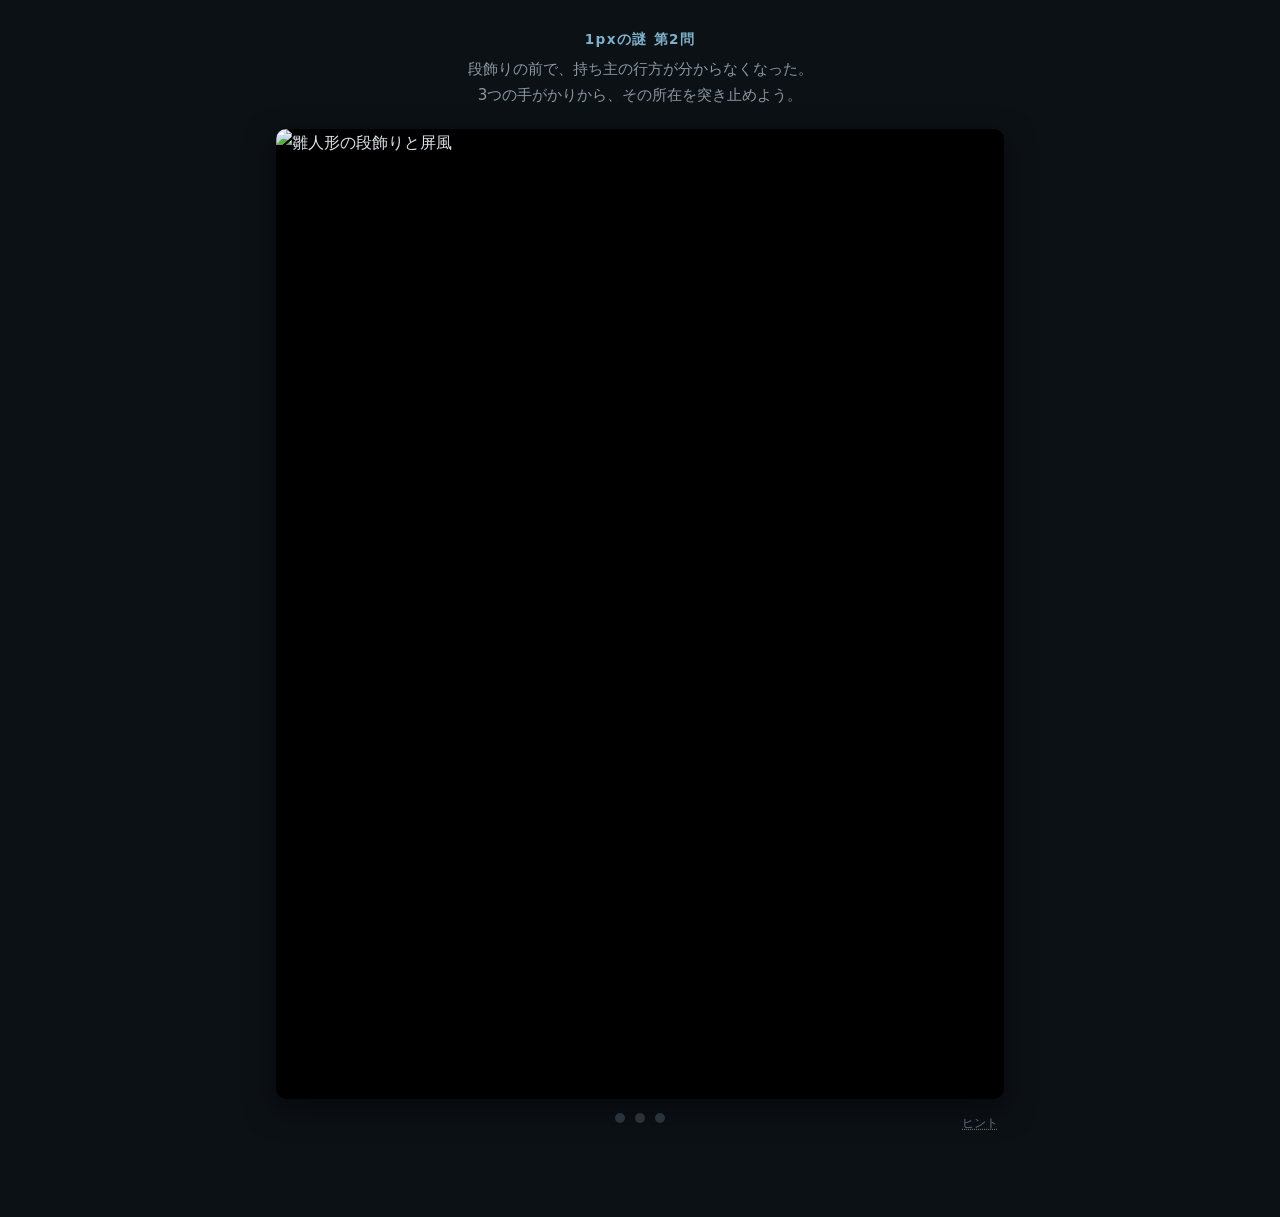
==== qlzhdubatf/index.html @ 414d342a "add OGP tags" ====
<!doctype html>
<html lang="ja">
<head>
<meta charset="utf-8">
<meta name="viewport" content="width=device-width, initial-scale=1">
<meta name="robots" content="noindex,nofollow">
<title>1pxの謎 第2問「雛人形」</title>
<link rel="icon" href="data:,">
<link rel="stylesheet" href="style.css">
</head>
<body>
<main class="wrap">
  <p class="puzzle-number">1pxの謎 第2問</p>
  <p class="intro">段飾りの前で、持ち主の行方が分からなくなった。<br>3つの手がかりから、その所在を突き止めよう。</p>

  <div class="scene-wrap" id="scene">
    <img class="scene-img" src="assets/base_scene.png" alt="雛人形の段飾りと屏風">

    <button class="hotspot" id="hs-fuda" data-key="fuda" style="left:62%; top:39%; width:12%; height:7%;" aria-label="段の隅の木札を調べる">
      <span class="hotspot-badge" aria-hidden="true"></span>
    </button>
    <button class="hotspot" id="hs-tsuzumi" data-key="tsuzumi" style="left:44%; top:49%; width:12%; height:7%;" aria-label="雛道具の鼓を調べる">
      <span class="hotspot-badge" aria-hidden="true"></span>
    </button>
    <button class="hotspot" id="hs-byobu" data-key="byobu" style="left:74%; top:31%; width:20%; height:39%;" aria-label="屏風を調べる">
      <span class="hotspot-badge" aria-hidden="true"></span>
    </button>

    <div class="dropzone" id="dropzone" style="left:37%; top:5%; width:18%; height:7%;" aria-hidden="true"></div>

    <img class="item" id="item" src="assets/item_key.png" alt="古びた鍵" style="left:45%; top:90%;" draggable="false" hidden>
  </div>

  <div class="progress-row">
    <div class="progress" id="progress" aria-hidden="true">
      <span class="dot" data-key="fuda"></span>
      <span class="dot" data-key="tsuzumi"></span>
      <span class="dot" data-key="byobu"></span>
    </div>
    <button type="button" class="hint-link" id="hint-btn">ヒント</button>
  </div>
  <p class="hint-text" id="hint-text" role="status"></p>

  <section class="code-section" id="code-section" hidden>
    <p>3つの手がかりから、答えを導き出せ。</p>
    <form id="code-form" autocomplete="off">
      <input type="text" id="code-input" maxlength="4" placeholder="＿＿＿＿" aria-label="ひらがな4文字で入力">
      <button type="submit">ロック解除</button>
    </form>
    <p class="code-feedback" id="code-feedback" role="status"></p>
  </section>

  <p class="drag-hint" id="drag-hint" hidden>鍵を、天井の点検口まで運んでみよう。</p>

  <div class="clear-screen" id="clear-screen" hidden>
    <p class="puzzle-number">第2問 クリア</p>
    <h2>天井の奥に、人の形があった。</h2>
    <p>——見つけた1pxは、まだ何も答えてくれない。</p>
    <a href="https://note.com/" target="_blank" rel="noopener">→ 気になる方はこちら</a>
  </div>
</main>

<div class="modal" id="modal" hidden>
  <div class="modal-inner">
    <button class="modal-close" id="modal-close" aria-label="閉じる">✕</button>
    <img id="modal-img" src="" alt="手がかり">
  </div>
</div>

<script src="script.js"></script>
</body>
</html>
---- qlzhdubatf/style.css ----
:root {
  color-scheme: dark;
  --bg: #0c1116;
  --panel: #161d24;
  --ink: #dbe2e8;
  --muted: #8a97a3;
  --accent: #7fb0c9;
  --accent-warm: #c97f5a;
}

* { box-sizing: border-box; }

body {
  margin: 0;
  background: var(--bg);
  color: var(--ink);
  font-family: "Hiragino Sans", "Yu Gothic", "Meiryo", system-ui, sans-serif;
  line-height: 1.7;
}

.wrap {
  max-width: 760px;
  margin: 0 auto;
  padding: 28px 16px 64px;
}

.puzzle-number {
  text-align: center;
  color: var(--accent);
  letter-spacing: 0.1em;
  font-size: 0.85rem;
  font-weight: bold;
  margin: 0 0 6px;
}

.intro {
  text-align: center;
  color: var(--muted);
  margin: 0 0 20px;
  font-size: 0.95rem;
}

.scene-wrap {
  /* 2026-07-21: モバイルUXレビュー(mobile_ux_review.md)を受け、横長16:9(1408/768)から
     縦長3:4へ変更。理由は reference/core_requirements.md 5章「画像は縦長構図」を参照。
     3:4を採用した理由: (1) スマホ画面での占有率を大きく改善しつつ、
     (2) モーダル表示(.modal-inner img { max-width:92vw; max-height:86vh; })が
     高さ制限で幅を切り詰められる事態(9:16だと発生しうる)を避けやすく、
     (3) PC表示(.wrap max-width:760px)でも縦1013px程度に収まり許容範囲。
     ベースシーンはこの比率で生成する。クロップ画像はモーダル側で自然なアスペクト比のまま
     表示されるため必ずしも3:4である必要はないが、対象オブジェクトに応じて縦長〜正方形
     (3:4〜4:5目安)を基本とする。 */
  aspect-ratio: 3 / 4;
  position: relative;
  width: 100%;
  border-radius: 10px;
  overflow: hidden;
  box-shadow: 0 10px 30px rgba(0, 0, 0, 0.5);
  background: #000;
}

.scene-img {
  width: 100%;
  height: 100%;
  display: block;
  object-fit: cover;
  user-select: none;
  -webkit-user-drag: none;
}

.hotspot {
  position: absolute;
  border: 2px solid transparent;
  background: transparent;
  border-radius: 8px;
  cursor: pointer;
  padding: 0;
  transition: background 0.2s, border-color 0.2s;
}

/* NOTE: no :hover background here on purpose — マウスを動かすだけで3箇所が
   わかってしまう「常時ヒント漏れ」バグの原因だった（2026-07-19、02-hinaで発覚）。
   :focus-visible はキーボード操作時のみ発火するため情報が漏れず、アクセシビリティ用に残す */
.hotspot:focus-visible {
  background: rgba(255, 255, 255, 0.05);
  outline: none;
}

.hotspot.hint-flash {
  border-color: rgba(255, 255, 255, 0.55);
  background: rgba(255, 255, 255, 0.06);
}

.hotspot-badge {
  position: absolute;
  top: -10px;
  right: -10px;
  width: 22px;
  height: 22px;
  border-radius: 50%;
  background: var(--accent);
  color: #08262f;
  font-size: 13px;
  font-weight: 700;
  display: none;
  align-items: center;
  justify-content: center;
}

.hotspot[data-found="true"] .hotspot-badge {
  display: flex;
}

.hotspot[data-found="true"] .hotspot-badge::after {
  content: "✓";
}

.dropzone {
  position: absolute;
  border: 2px dashed rgba(201, 127, 90, 0.65);
  border-radius: 8px;
  display: none;
  pointer-events: none;
}

.dropzone.active {
  display: block;
}

.dropzone.hover {
  background: rgba(201, 127, 90, 0.22);
}

.item {
  position: absolute;
  width: 9%;
  transform: translate(-50%, -50%);
  cursor: grab;
  touch-action: none;
  user-select: none;
  -webkit-user-drag: none;
  filter: drop-shadow(0 6px 10px rgba(0, 0, 0, 0.6));
  animation: pop-in 0.4s ease;
}

.item.dragging {
  cursor: grabbing;
  z-index: 20;
}

@keyframes pop-in {
  from { opacity: 0; transform: translate(-50%, -50%) scale(0.6); }
  to { opacity: 1; transform: translate(-50%, -50%) scale(1); }
}

.progress-row {
  position: relative;
  margin: 14px 0 6px;
}

.progress {
  display: flex;
  justify-content: center;
  gap: 10px;
}

.dot {
  width: 10px;
  height: 10px;
  border-radius: 50%;
  background: #2a333c;
  transition: background 0.3s;
}

.dot[data-found="true"] {
  background: var(--accent);
}

.hint-link {
  position: absolute;
  right: 0;
  top: -2px;
  background: none;
  border: none;
  color: var(--muted);
  font-size: 0.78rem;
  text-decoration: underline dotted;
  cursor: pointer;
  padding: 4px 6px;
  opacity: 0.7;
}

.hint-link:hover { opacity: 1; }

.hint-text {
  text-align: center;
  color: var(--muted);
  font-size: 0.85rem;
  margin: 10px 0 0;
  padding: 10px 14px;
  border-radius: 6px;
  background: var(--panel);
  opacity: 0;
  max-height: 0;
  overflow: hidden;
  transition: opacity 0.3s ease, max-height 0.3s ease;
}

.hint-text.visible {
  opacity: 1;
  max-height: 80px;
}

/* ---- item-get effect ---- */
.item-fx {
  position: absolute;
  width: 0;
  height: 0;
  pointer-events: none;
  z-index: 15;
}

.fx-glow {
  position: absolute;
  left: 0;
  top: 0;
  width: 34vmin;
  max-width: 260px;
  aspect-ratio: 1;
  border-radius: 50%;
  transform: translate(-50%, -50%) scale(0.25);
  background: radial-gradient(circle, var(--fx-color) 0%, color-mix(in srgb, var(--fx-color) 40%, transparent) 42%, transparent 72%);
  opacity: 0;
  filter: blur(1.5px);
  animation: fx-glow-anim 0.95s ease-out forwards;
}

@keyframes fx-glow-anim {
  0% { opacity: 0; transform: translate(-50%, -50%) scale(0.2); }
  28% { opacity: 0.9; }
  100% { opacity: 0; transform: translate(-50%, -50%) scale(1.7); }
}

.fx-ray {
  position: absolute;
  left: 0;
  top: 0;
  width: 2px;
  height: 15vmin;
  max-height: 110px;
  background: linear-gradient(to top, var(--fx-color), transparent);
  opacity: 0;
  transform-origin: 50% 100%;
  animation: fx-ray-anim 0.75s ease-out forwards;
}

@keyframes fx-ray-anim {
  0% { opacity: 0; transform: translate(-50%, -100%) rotate(var(--r, 0deg)) scaleY(0.25); }
  30% { opacity: 0.9; }
  100% { opacity: 0; transform: translate(-50%, -100%) rotate(var(--r, 0deg)) scaleY(1.3); }
}

.fx-spark {
  position: absolute;
  left: -3px;
  top: -3px;
  width: 6px;
  height: 6px;
  border-radius: 50%;
  background: var(--fx-color);
  box-shadow: 0 0 6px 1px var(--fx-color);
  opacity: 0;
  animation: fx-spark-anim 0.85s ease-out forwards;
}

@keyframes fx-spark-anim {
  0% { opacity: 0; transform: translate(0, 0) scale(0.5); }
  22% { opacity: 1; }
  100% { opacity: 0; transform: translate(var(--dx), var(--dy)) scale(0.8); }
}

.code-section {
  margin-top: 28px;
  text-align: center;
}

.code-section p {
  color: var(--muted);
  margin-bottom: 12px;
}

#code-form {
  display: flex;
  justify-content: center;
  gap: 10px;
}

/* 幅はmin-width+paddingで可変。答えの文字数がかなり多い場合はサイト側で#code-inputに
   widthを個別指定して上書きしてよい */
#code-input {
  min-width: 130px;
  width: auto;
  font-size: 1.4rem;
  letter-spacing: 0.3em;
  text-align: center;
  padding: 10px 16px;
  border-radius: 6px;
  border: 1px solid #2a333c;
  background: var(--panel);
  color: var(--ink);
}

#code-form button {
  padding: 10px 18px;
  border-radius: 6px;
  border: none;
  background: var(--accent);
  color: #08262f;
  font-weight: 700;
  cursor: pointer;
}

#code-form button:hover { filter: brightness(1.08); }

.code-feedback {
  min-height: 1.4em;
  margin-top: 10px;
  font-size: 0.9rem;
}

.code-feedback.error { color: #d98a7a; }
.code-feedback.ok { color: var(--accent); }

.shake { animation: shake 0.32s; }
@keyframes shake {
  0%, 100% { transform: translateX(0); }
  25% { transform: translateX(-6px); }
  75% { transform: translateX(6px); }
}

.drag-hint {
  text-align: center;
  color: var(--muted);
  font-size: 0.9rem;
  margin-top: 18px;
}

.clear-screen {
  text-align: center;
  margin-top: 32px;
  padding: 28px 20px;
  border-radius: 10px;
  background: var(--panel);
}

.clear-screen h2 {
  margin: 0 0 10px;
  color: var(--accent);
}

.clear-screen a {
  display: inline-block;
  margin-top: 14px;
  color: #08262f;
  background: var(--accent);
  padding: 10px 20px;
  border-radius: 6px;
  text-decoration: none;
  font-weight: 700;
}

.modal {
  position: fixed;
  inset: 0;
  background: rgba(4, 6, 9, 0.86);
  display: flex;
  align-items: center;
  justify-content: center;
  padding: 20px;
  z-index: 50;
}

.modal[hidden] { display: none; }

.modal-inner {
  position: relative;
  max-width: 92vw;
  max-height: 86vh;
}

.modal-inner img {
  max-width: 92vw;
  max-height: 86vh;
  border-radius: 8px;
  box-shadow: 0 12px 40px rgba(0, 0, 0, 0.6);
  display: block;
}

.modal-close {
  position: absolute;
  top: -14px;
  right: -14px;
  width: 34px;
  height: 34px;
  border-radius: 50%;
  border: none;
  background: var(--ink);
  color: var(--bg);
  font-size: 16px;
  cursor: pointer;
}
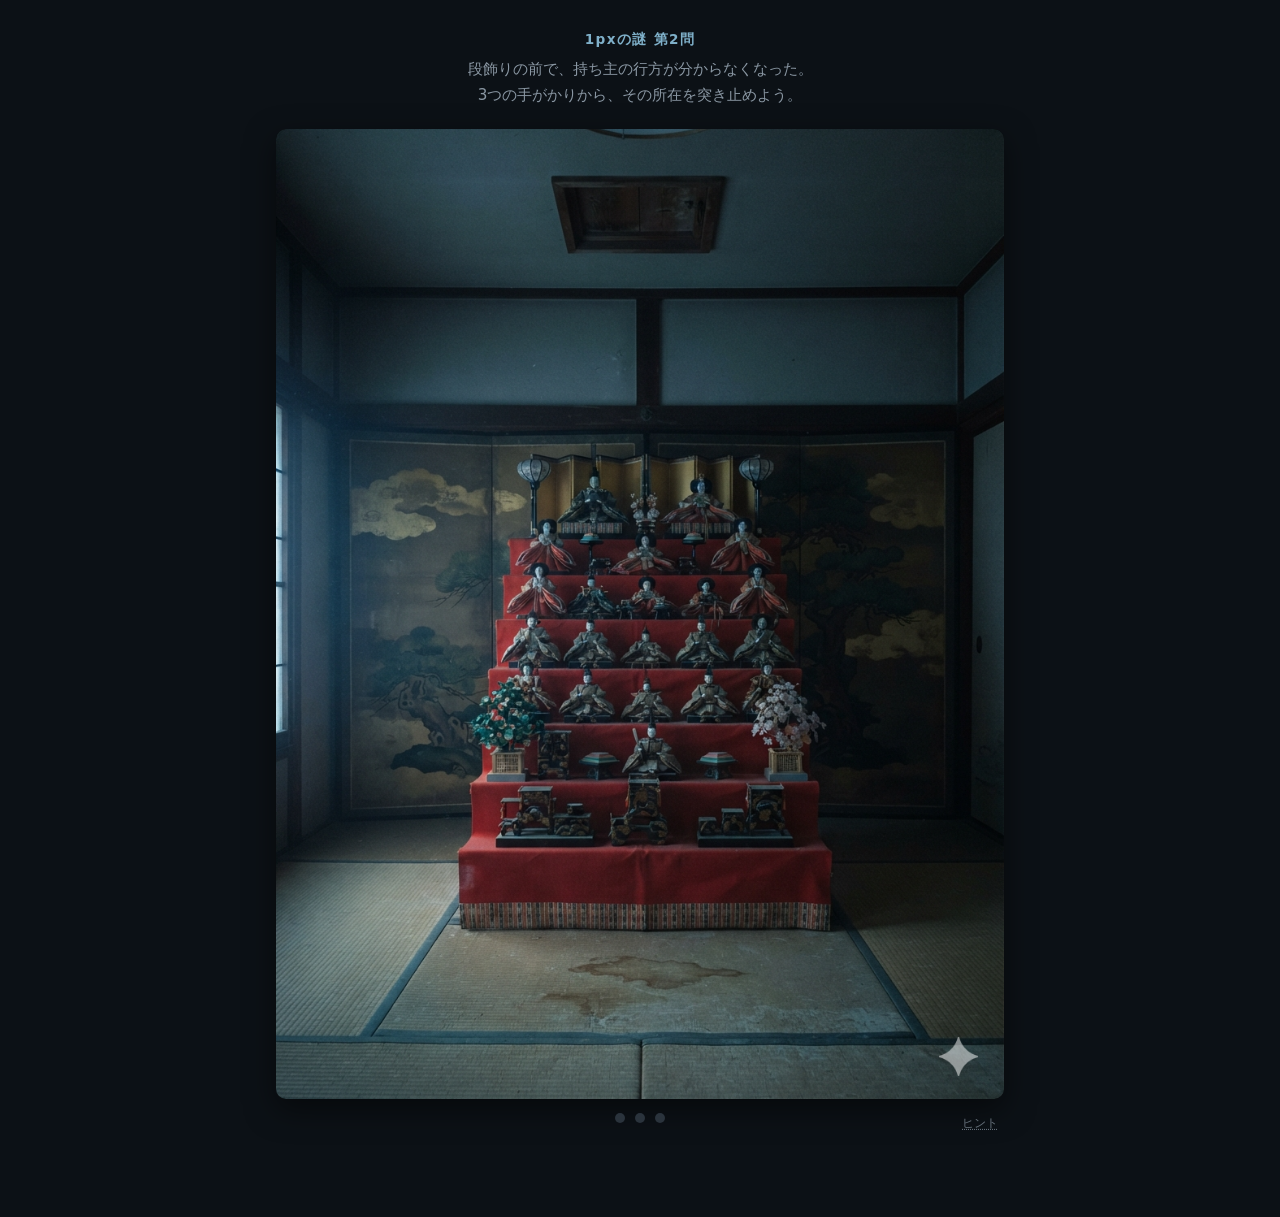
==== commit b14edc64: "fix: restore 02-hina assets, add OGP tags" ====
--- a/qlzhdubatf/index.html
+++ b/qlzhdubatf/index.html
@@ -5,6 +5,9 @@
 <meta name="viewport" content="width=device-width, initial-scale=1">
 <meta name="robots" content="noindex,nofollow">
 <title>1pxの謎 第2問「雛人形」</title>
+<meta property="og:title" content="1pxの謎 第2問「雛人形」">
+<meta property="og:description" content="段飾りの前で、持ち主の行方が分からなくなった。3つの手がかりから、その所在を突き止めよう。">
+<meta property="og:type" content="website">
 <link rel="icon" href="data:,">
 <link rel="stylesheet" href="style.css">
 </head>
